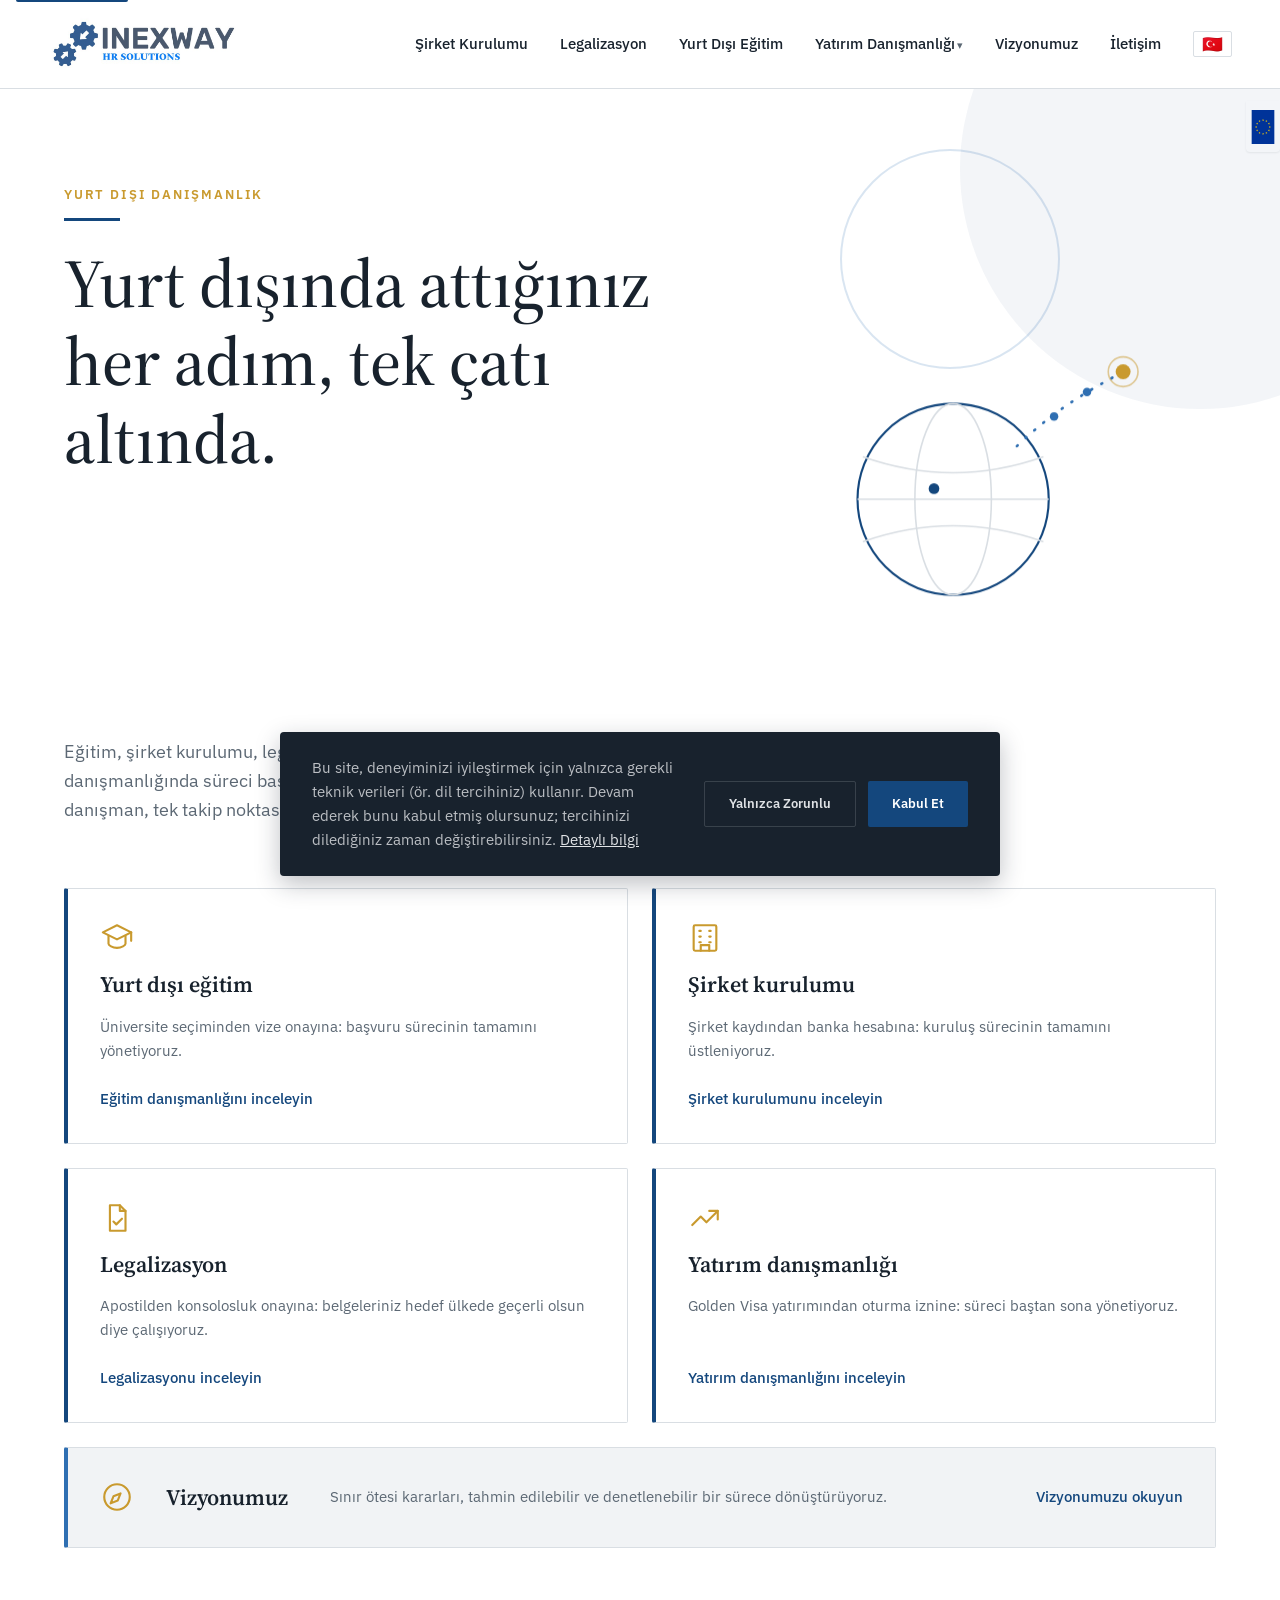
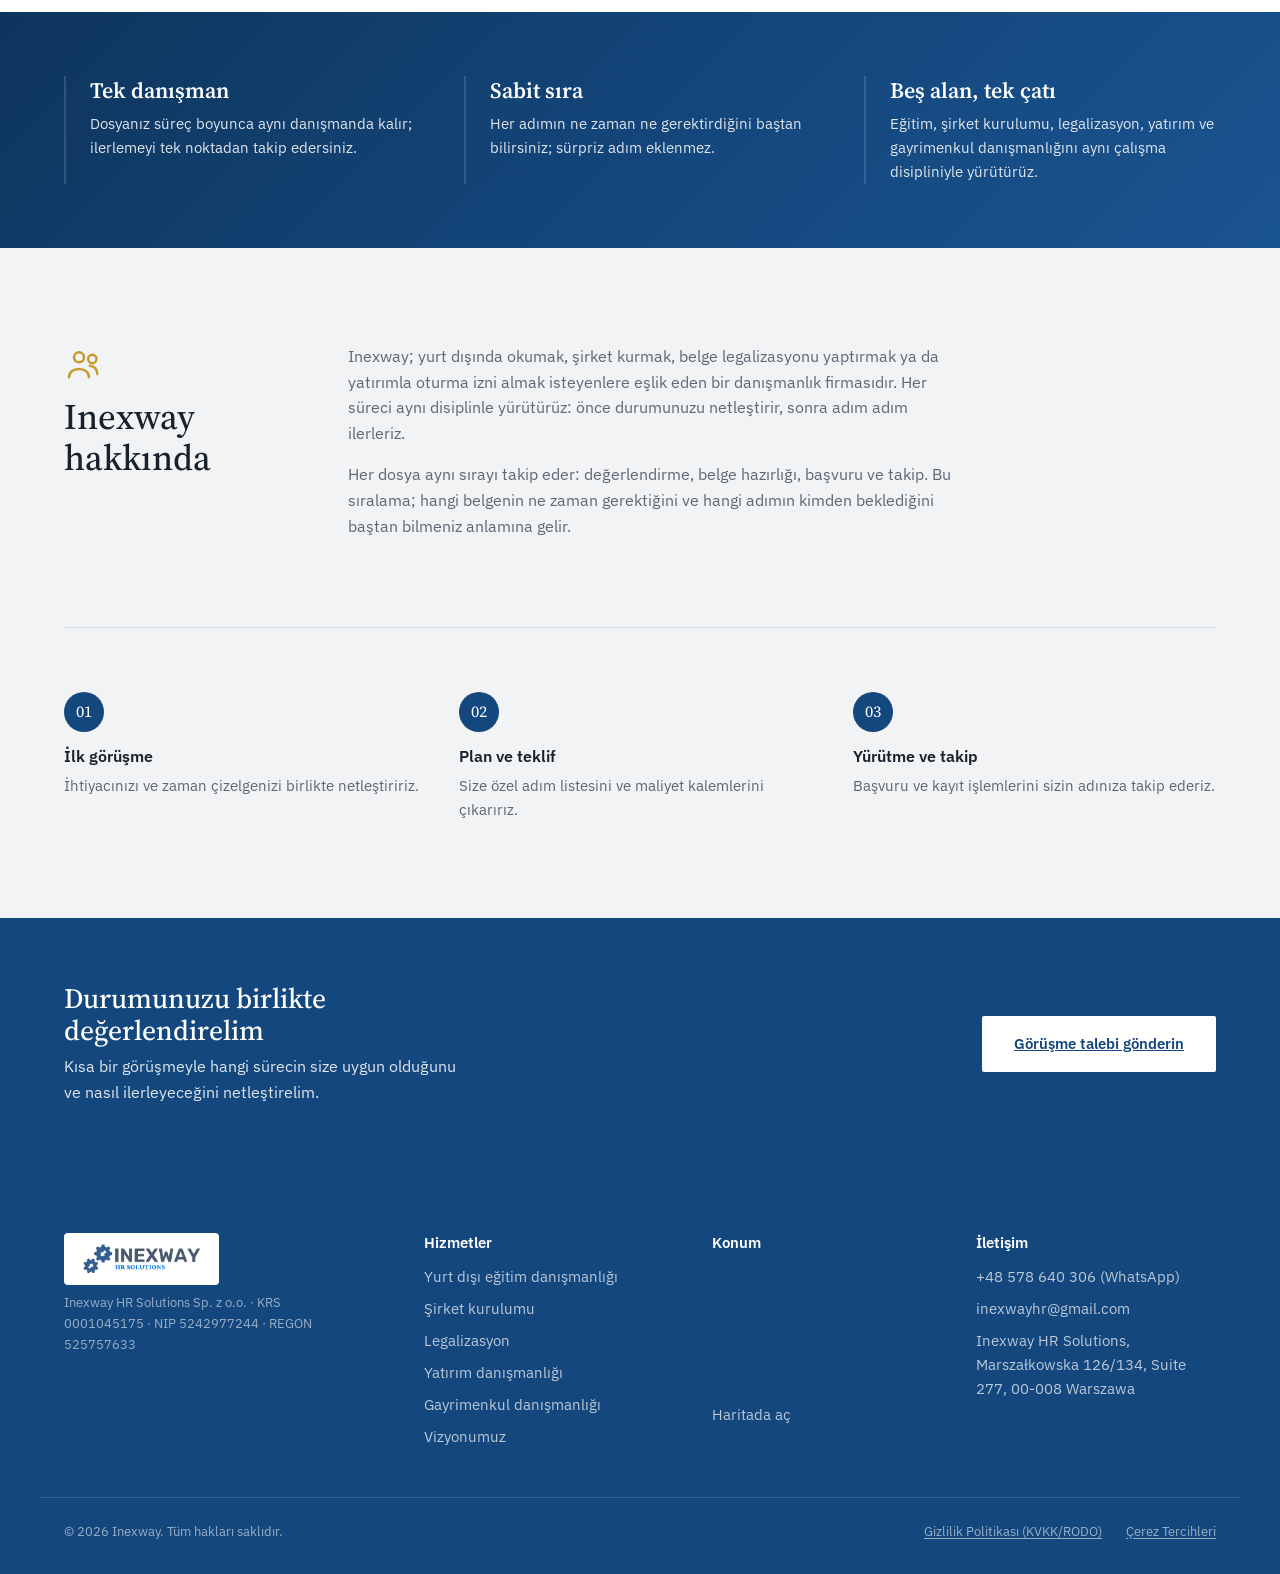
==== index.html @ d67f1f29 "Initial commit: Inexway static site Multilingual (tr/en/ru) static marketing site for Inexway HR Sol" ====
<!DOCTYPE html>
<html lang="tr" data-i18n-title="home.title">
<head>
<meta charset="UTF-8">
<meta name="viewport" content="width=device-width, initial-scale=1">
<title>Inexway | Yurt dışı eğitim danışmanlığı ve şirket kurulumu</title>
<meta name="description" content="Inexway; yurt dışında okumak isteyen öğrencilere ve şirket kurmak isteyen girişimcilere, başvurudan sonuca kadar eşlik eden danışmanlık hizmeti sunar.">

<!-- Open Graph -->
<meta property="og:type" content="website">
<meta property="og:locale" content="tr_TR">
<meta property="og:title" content="Inexway | Yurt dışı eğitim danışmanlığı ve şirket kurulumu">
<meta property="og:description" content="Öğrenciler için üniversite ve vize süreci, girişimciler için şirket kuruluşu; tek çatı altında, uçtan uca yönetilir.">
<!-- TODO: müşteriden teyit alınacak — kalıcı alan adı ve paylaşım görseli -->
<meta property="og:url" content="https://www.inexway.com/">
<meta property="og:image" content="https://www.inexway.com/assets/og-image.jpg">

<link rel="preconnect" href="https://fonts.googleapis.com">
<link rel="preconnect" href="https://fonts.gstatic.com" crossorigin>
<link href="https://fonts.googleapis.com/css2?family=Source+Serif+4:opsz,wght@8..60,400;8..60,500;8..60,600&family=IBM+Plex+Sans:wght@400;500;600&display=swap" rel="stylesheet">

<link rel="stylesheet" href="styles.css">

<script type="application/ld+json">
{
  "@context": "https://schema.org",
  "@type": "ProfessionalService",
  "name": "Inexway",
  "description": "Yurt dışı eğitim danışmanlığı ve yurt dışında şirket kurulumu hizmetleri.",
  "areaServed": "TR",
  "url": "https://www.inexway.com/",
  "telephone": "+48 578 640 306",
  "email": "inexwayhr@gmail.com",
  "address": {
    "@type": "PostalAddress",
    "streetAddress": "Marszałkowska 126/134, Suite 277",
    "postalCode": "00-008",
    "addressLocality": "Warszawa",
    "addressCountry": "PL"
  },
  "hasMap": "https://www.google.com/maps/search/?api=1&query=Inexway+HR+Solutions%2C+Marsza%C5%82kowska+126%2F134%2C+Warszawa",
  "geo": {
    "@type": "GeoCoordinates",
    "latitude": 52.23478630457834,
    "longitude": 21.00979400720645
  },
  "sameAs": [],
  "makesOffer": [
    { "@type": "Offer", "itemOffered": { "@type": "Service", "name": "Yurt dışı eğitim danışmanlığı" } },
    { "@type": "Offer", "itemOffered": { "@type": "Service", "name": "Yurt dışında şirket kurulumu" } },
    { "@type": "Offer", "itemOffered": { "@type": "Service", "name": "Belge legalizasyonu" } },
    { "@type": "Offer", "itemOffered": { "@type": "Service", "name": "Yatırım yoluyla oturma izni (Golden Visa) danışmanlığı" } }
  ]
}
</script>
<script type="application/ld+json">
{
  "@context": "https://schema.org",
  "@type": "Organization",
  "name": "Inexway",
  "url": "https://www.inexway.com/",
  "logo": "https://www.inexway.com/assets/logo.svg"
}
</script>
</head>
<body>

<a class="skip-link" href="#icerik" data-i18n="nav.skipLink">İçeriğe geç</a>

<header class="site-header" id="site-header">
  <div class="container site-header__bar">
    <a class="site-logo" href="index.html">
      <img class="site-logo__img" src="assets/logo.png" alt="Inexway HR Solutions">
    </a>

    <button class="nav-toggle" id="nav-toggle" type="button" aria-expanded="false" aria-controls="primary-nav">
      <span class="nav-toggle__bar"></span>
      <span class="nav-toggle__bar"></span>
      <span class="nav-toggle__bar"></span>
      <span class="visually-hidden" data-i18n="nav.menuToggle">Menüyü aç</span>
    </button>

    <nav class="primary-nav" id="primary-nav" aria-label="Ana menü">
      <ul>
        <li><a href="sirket-kurulumu.html" data-i18n="nav.sirket">Şirket Kurulumu</a></li>
        <li><a href="legalizasyon.html" data-i18n="nav.legalizasyon">Legalizasyon</a></li>
        <li><a href="egitim.html" data-i18n="nav.egitim">Yurt Dışı Eğitim</a></li>
        <li class="nav-dropdown">
          <button type="button" class="nav-dropdown__toggle" aria-haspopup="true" aria-expanded="false">
            <span data-i18n="nav.yatirim">Yatırım Danışmanlığı</span><span class="nav-dropdown__caret" aria-hidden="true">▾</span>
          </button>
          <ul class="nav-dropdown__menu" hidden>
            <li><a href="yatirim-danismanligi.html" data-i18n="nav.yatirim">Yatırım Danışmanlığı</a></li>
            <li><a href="gayrimenkul-danismanligi.html" data-i18n="nav.gayrimenkul">Gayrimenkul Danışmanlığı</a></li>
          </ul>
        </li>
        <li><a href="vizyon.html" data-i18n="nav.vizyon">Vizyonumuz</a></li>
        <li><a href="iletisim.html" data-i18n="nav.iletisim">İletişim</a></li>
        <li class="lang-switch" id="lang-switch">
          <button type="button" class="lang-switch__toggle" id="lang-switch-toggle" aria-haspopup="listbox" aria-expanded="false" aria-controls="lang-switch-menu" aria-label="Dil seçimi, şu anki dil: Türkçe">
            <span class="lang-switch__flag" id="lang-switch-flag" aria-hidden="true">🇹🇷</span>
          </button>
          <ul class="lang-switch__menu" id="lang-switch-menu" role="listbox" hidden></ul>
        </li>
      </ul>
    </nav>
  </div>
</header>

<div class="side-flag-anchor">
  <div class="side-flag" aria-hidden="true">
    <img class="side-flag__img" src="assets/eu-flag.svg" alt="">
  </div>
</div>

<main id="icerik">

  <!-- Banner / hero: states what Inexway does, three clickable entry points -->
  <section class="hero" aria-label="Tanıtım">
    <div class="container hero__grid">
      <div class="hero__intro">
        <p class="hero__eyebrow" data-i18n="home.heroEyebrow">Yurt dışı danışmanlık</p>
        <div class="hero__rule" aria-hidden="true"></div>
        <h1 class="hero__headline">
          <span class="hero__headline-item is-active" data-i18n="home.heroHeadline1">Yurt dışında attığınız her adım, tek çatı altında.</span>
          <span class="hero__headline-item" data-i18n="home.heroHeadline2">Üniversite seçiminden vize dosyasına, yurt dışı eğitim sürecinizi yönetiriz.</span>
          <span class="hero__headline-item" data-i18n="home.heroHeadline3">Polonya'da şirket kurulumunu uçtan uca biz yürütürüz.</span>
          <span class="hero__headline-item" data-i18n="home.heroHeadline4">Apostilden konsolosluk tasdikine, belgelerinizi yurt dışında geçerli kılarız.</span>
          <span class="hero__headline-item" data-i18n="home.heroHeadline5">Golden Visa ile Avrupa'da oturma iznine giden yolu birlikte planlarız.</span>
          <span class="hero__headline-item" data-i18n="home.heroHeadline6">Yatırım amaçlı gayrimenkulde bölge seçiminden tapuya kadar yanınızdayız.</span>
        </h1>
        <p class="hero__lead" data-i18n="home.heroLead">Eğitim, şirket kurulumu, legalizasyon, yatırım ve gayrimenkul danışmanlığında süreci baştan sona biz yönetiriz. Tek danışman, tek takip noktası.</p>
      </div>
      <div class="hero__visual" aria-hidden="true" data-parallax data-parallax-speed="0.12">
        <svg viewBox="0 0 320 320" role="img">
          <circle cx="130" cy="160" r="90" fill="none" stroke="#14477D" stroke-width="2"/>
          <ellipse cx="130" cy="160" rx="36" ry="90" fill="none" stroke="#D9DEE3" stroke-width="1.5"/>
          <line x1="40" y1="160" x2="220" y2="160" stroke="#D9DEE3" stroke-width="1.5"/>
          <path d="M45,120 Q130,150 215,120" fill="none" stroke="#D9DEE3" stroke-width="1.5"/>
          <path d="M45,200 Q130,170 215,200" fill="none" stroke="#D9DEE3" stroke-width="1.5"/>
          <circle cx="112" cy="150" r="5" fill="#14477D"/>
          <path d="M190,110 C230,72 258,58 290,40" fill="none" stroke="#2F6FB2" stroke-width="2.5" stroke-linecap="round" stroke-dasharray="1 10"/>
          <circle cx="225" cy="82" r="4" fill="#2F6FB2"/>
          <circle cx="256" cy="59" r="4" fill="#2F6FB2"/>
          <circle cx="290" cy="40" r="14" fill="none" stroke="#C99A2E" stroke-width="1.5" opacity="0.5"/>
          <circle cx="290" cy="40" r="7" fill="#C99A2E"/>
        </svg>
      </div>
    </div>

    <div class="container hero__entries">
      <a class="entry-tile" href="egitim.html">
        <span class="entry-tile__icon" aria-hidden="true"><svg viewBox="0 0 24 24" fill="none" stroke="currentColor" stroke-width="1.5" stroke-linecap="round" stroke-linejoin="round"><path d="M12 3 2 8l10 5 10-5-10-5Z"/><path d="M6 10.5V16c0 1.1 2.7 3 6 3s6-1.9 6-3v-5.5"/><path d="M22 8v6"/></svg></span>
        <span class="entry-tile__title" data-i18n="home.tile1Title">Yurt dışı eğitim</span>
        <span class="entry-tile__desc" data-i18n="home.tile1Desc">Üniversite seçiminden başvuruya, kabulden vize dosyasına kadar süreci birlikte yürütürüz.</span>
        <span class="entry-tile__cta" data-i18n="home.tile1Cta">Eğitim danışmanlığını inceleyin</span>
      </a>
      <a class="entry-tile" href="sirket-kurulumu.html">
        <span class="entry-tile__icon" aria-hidden="true"><svg viewBox="0 0 24 24" fill="none" stroke="currentColor" stroke-width="1.5" stroke-linecap="round" stroke-linejoin="round"><rect x="4" y="3" width="16" height="18" rx="1"/><path d="M9 21v-4h6v4"/><path d="M8 7h1M8 11h1M15 7h1M15 11h1M8 15h1M15 15h1"/></svg></span>
        <span class="entry-tile__title" data-i18n="home.tile2Title">Şirket kurulumu</span>
        <span class="entry-tile__desc" data-i18n="home.tile2Desc">Şirket kaydından vergi numarasına, banka hesabından uyum adımlarına kadar kuruluş sürecini yönetiriz.</span>
        <span class="entry-tile__cta" data-i18n="home.tile2Cta">Şirket kurulumunu inceleyin</span>
      </a>
      <a class="entry-tile" href="legalizasyon.html">
        <span class="entry-tile__icon" aria-hidden="true"><svg viewBox="0 0 24 24" fill="none" stroke="currentColor" stroke-width="1.5" stroke-linecap="round" stroke-linejoin="round"><path d="M7 3h7l4 4v14H7Z"/><path d="M14 3v4h4"/><path d="M9.5 14.5l2 2 4-4"/></svg></span>
        <span class="entry-tile__title" data-i18n="home.tile3Title">Legalizasyon</span>
        <span class="entry-tile__desc" data-i18n="home.tile3Desc">Apostil, noter onayı ve yeminli tercümeden konsolosluk tasdikine kadar belge sürecinizi yönetiriz.</span>
        <span class="entry-tile__cta" data-i18n="home.tile3Cta">Legalizasyonu inceleyin</span>
      </a>
      <a class="entry-tile" href="yatirim-danismanligi.html">
        <span class="entry-tile__icon" aria-hidden="true"><svg viewBox="0 0 24 24" fill="none" stroke="currentColor" stroke-width="1.5" stroke-linecap="round" stroke-linejoin="round"><path d="M3 17l6-6 4 4 8-8"/><path d="M15 7h6v6"/></svg></span>
        <span class="entry-tile__title" data-i18n="home.tile5Title">Yatırım danışmanlığı</span>
        <span class="entry-tile__desc" data-i18n="home.tile5Desc">Letonya ve Yunanistan'da Golden Visa yatırım programlarıyla oturma izni sürecinizi yönetiriz.</span>
        <span class="entry-tile__cta" data-i18n="home.tile5Cta">Yatırım danışmanlığını inceleyin</span>
      </a>
      <a class="entry-tile entry-tile--vision" href="vizyon.html">
        <span class="entry-tile__icon" aria-hidden="true"><svg viewBox="0 0 24 24" fill="none" stroke="currentColor" stroke-width="1.5" stroke-linecap="round" stroke-linejoin="round"><circle cx="12" cy="12" r="9"/><path d="m14.5 9.5-2 5-5 2 2-5 5-2Z"/></svg></span>
        <span class="entry-tile__title" data-i18n="home.tile4Title">Vizyonumuz</span>
        <span class="entry-tile__desc" data-i18n="home.tile4Desc">Sınır ötesi kararları, tahmin edilebilir ve denetlenebilir bir sürece dönüştürüyoruz.</span>
        <span class="entry-tile__cta" data-i18n="home.tile4Cta">Vizyonumuzu okuyun</span>
      </a>
    </div>
  </section>

  <!-- Value strip: short, concrete working-method statements -->
  <section class="value-strip" aria-label="Çalışma biçimimiz">
    <div class="container value-strip__grid">
      <div class="value-strip__item">
        <h3 data-i18n="home.value1Title">Tek danışman</h3>
        <p data-i18n="home.value1Desc">Dosyanız süreç boyunca aynı danışmanda kalır; ilerlemeyi tek noktadan takip edersiniz.</p>
      </div>
      <div class="value-strip__item">
        <h3 data-i18n="home.value2Title">Sabit sıra</h3>
        <p data-i18n="home.value2Desc">Her adımın ne zaman ne gerektirdiğini baştan bilirsiniz; sürpriz adım eklenmez.</p>
      </div>
      <div class="value-strip__item">
        <h3 data-i18n="home.value3Title">Beş alan, tek çatı</h3>
        <p data-i18n="home.value3Desc">Eğitim, şirket kurulumu, legalizasyon, yatırım ve gayrimenkul danışmanlığını aynı çalışma disipliniyle yürütürüz.</p>
      </div>
    </div>
  </section>

  <!-- About Inexway -->
  <section class="about" id="hakkimizda" aria-labelledby="about-heading">
    <div class="container about__grid">
      <div class="about__label">
        <span class="about__icon" aria-hidden="true">
          <svg viewBox="0 0 24 24" fill="none" stroke="currentColor" stroke-width="1.5" stroke-linecap="round" stroke-linejoin="round"><circle cx="9" cy="8" r="3"/><path d="M3 20c0-3 2.5-5 6-5s6 2 6 5"/><circle cx="17" cy="9" r="2.5"/><path d="M15.5 13c2.5.3 4.5 2 4.5 5"/></svg>
        </span>
        <h2 id="about-heading" data-i18n="home.aboutHeading">Inexway hakkında</h2>
      </div>
      <div class="about__body">
        <p data-i18n="home.aboutP1">Inexway; yurt dışında okumak, şirket kurmak, belge legalizasyonu yaptırmak ya da yatırımla oturma izni almak isteyenlere eşlik eden bir danışmanlık firmasıdır. Her süreci aynı disiplinle yürütürüz: önce durumunuzu netleştirir, sonra adım adım ilerleriz.</p>
        <p data-i18n="home.aboutP2">Her dosya aynı sırayı takip eder: değerlendirme, belge hazırlığı, başvuru ve takip. Bu sıralama; hangi belgenin ne zaman gerektiğini ve hangi adımın kimden beklediğini baştan bilmeniz anlamına gelir.</p>
      </div>
      <ol class="about__steps">
        <li>
          <span class="about__steps-title" data-i18n="home.step1Title">İlk görüşme</span>
          <span class="about__steps-desc" data-i18n="home.step1Desc">İhtiyacınızı ve zaman çizelgenizi birlikte netleştiririz.</span>
        </li>
        <li>
          <span class="about__steps-title" data-i18n="home.step2Title">Plan ve teklif</span>
          <span class="about__steps-desc" data-i18n="home.step2Desc">Size özel adım listesini ve maliyet kalemlerini çıkarırız.</span>
        </li>
        <li>
          <span class="about__steps-title" data-i18n="home.step3Title">Yürütme ve takip</span>
          <span class="about__steps-desc" data-i18n="home.step3Desc">Başvuru ve kayıt işlemlerini sizin adınıza takip ederiz.</span>
        </li>
      </ol>
    </div>
  </section>

  <!-- CTA band -->
  <section class="cta-band" aria-label="Görüşme çağrısı">
    <div class="container cta-band__inner">
      <div>
        <h2 data-i18n="home.ctaHeading">Durumunuzu birlikte değerlendirelim</h2>
        <p data-i18n="home.ctaDesc">Kısa bir görüşmeyle hangi sürecin size uygun olduğunu ve nasıl ilerleyeceğini netleştirelim.</p>
      </div>
      <a class="button button--on-blue" href="iletisim.html" data-i18n="common.ctaButton">Görüşme talebi gönderin</a>
    </div>
  </section>

</main>

<footer class="site-footer" id="site-footer">
  <div class="container site-footer__grid">
    <div class="site-footer__brand">
      <div class="site-logo site-logo--footer">
        <img class="site-logo__img" src="assets/logo.png" alt="Inexway HR Solutions">
      </div>
      <p class="site-footer__legal-line" data-i18n="footer.legalLine">Inexway HR Solutions Sp. z o.o. · KRS 0001045175 · NIP 5242977244 · REGON 525757633</p>
    </div>

    <div class="site-footer__col">
      <h3 data-i18n="footer.servicesHeading">Hizmetler</h3>
      <ul>
        <li><a href="egitim.html" data-i18n="footer.egitim">Yurt dışı eğitim danışmanlığı</a></li>
        <li><a href="sirket-kurulumu.html" data-i18n="footer.sirket">Şirket kurulumu</a></li>
        <li><a href="legalizasyon.html" data-i18n="footer.legalizasyon">Legalizasyon</a></li>
        <li><a href="yatirim-danismanligi.html" data-i18n="footer.yatirim">Yatırım danışmanlığı</a></li>
        <li><a href="gayrimenkul-danismanligi.html" data-i18n="footer.gayrimenkul">Gayrimenkul danışmanlığı</a></li>
        <li><a href="vizyon.html" data-i18n="footer.vizyon">Vizyonumuz</a></li>
      </ul>
    </div>

    <div class="site-footer__col">
      <h3 data-i18n="footer.mapHeading">Konum</h3>
      <iframe class="site-footer__map-frame" src="https://www.google.com/maps?q=Inexway+HR+Solutions%2C+Marsza%C5%82kowska+126%2F134%2C+Warszawa&output=embed" loading="lazy" referrerpolicy="no-referrer-when-downgrade" title="Inexway HR Solutions ofis konumu"></iframe>
      <a class="site-footer__map-link" href="https://www.google.com/maps/search/?api=1&query=Inexway+HR+Solutions%2C+Marsza%C5%82kowska+126%2F134%2C+Warszawa" target="_blank" rel="noopener" data-i18n="footer.mapOpenLink">Haritada aç</a>
    </div>

    <div class="site-footer__col">
      <h3 data-i18n="footer.contactHeading">İletişim</h3>
      <ul>
        <li><a href="https://wa.me/48578640306" target="_blank" rel="noopener" data-i18n="footer.phone">+48 578 640 306 (WhatsApp)</a></li>
        <li><a href="mailto:inexwayhr@gmail.com" data-i18n="footer.email">inexwayhr@gmail.com</a></li>
        <li><a href="https://www.google.com/maps/search/?api=1&query=Inexway+HR+Solutions%2C+Marsza%C5%82kowska+126%2F134%2C+Warszawa" target="_blank" rel="noopener" data-i18n="footer.address">Inexway HR Solutions, Marszałkowska 126/134, Suite 277, 00-008 Warszawa</a></li>
      </ul>
    </div>
  </div>
  <div class="container site-footer__bottom">
    <p data-i18n="footer.copyright">© 2026 Inexway. Tüm hakları saklıdır.</p>
    <ul class="site-footer__legal-links">
      <li><a href="gizlilik-politikasi.html" data-i18n="footer.privacyPolicy">Gizlilik Politikası (KVKK/RODO)</a></li>
      <li><button type="button" class="site-footer__cookie-btn" data-cookie-settings data-i18n="footer.cookieSettings">Çerez Tercihleri</button></li>
    </ul>
  </div>
</footer>

<script src="i18n.js"></script>
<script src="main.js"></script>
</body>
</html>
---- styles.css ----
/* =========================================================
   TOKENS
   ========================================================= */
:root {
  /* color */
  --color-surface: #FFFFFF;
  --color-paper: #F1F3F5;
  --color-line: #D9DEE3;
  --color-muted: #5C6874;
  --color-ink: #18222D;
  --color-primary: #14477D;
  --color-bright: #2F6FB2;
  --color-accent: #C99A2E;
  --color-error: #A23B3B;

  /* derived surfaces — text/dividers on the dark ink and primary-blue backgrounds */
  --color-on-dark-strong: rgba(241, 243, 245, 0.92);
  --color-on-dark: rgba(241, 243, 245, 0.75);
  --color-on-dark-muted: rgba(241, 243, 245, 0.6);
  --color-on-dark-line: rgba(241, 243, 245, 0.15);

  /* type families */
  --font-display: "Source Serif 4", Georgia, "Times New Roman", serif;
  --font-text: "IBM Plex Sans", -apple-system, "Segoe UI", Arial, sans-serif;

  /* type scale */
  --fs-100: 0.8125rem;   /* 13px — meta */
  --fs-200: 0.9375rem;   /* 15px — small body */
  --fs-300: 1rem;        /* 16px — body */
  --fs-400: 1.125rem;    /* 18px — lead */
  --fs-500: 1.375rem;    /* 22px — h4 */
  --fs-600: 1.75rem;     /* 28px — h3 */
  --fs-700: 2.25rem;     /* 36px — h2 */
  --fs-800: 2.75rem;     /* 44px — h1 mobile */
  --fs-900: 4.25rem;     /* 68px — h1 desktop */

  --lh-tight: 1.15;
  --lh-heading: 1.28;
  --lh-body: 1.6;

  /* spacing */
  --space-1: 0.25rem;
  --space-2: 0.5rem;
  --space-3: 0.75rem;
  --space-4: 1rem;
  --space-5: 1.5rem;
  --space-6: 2rem;
  --space-7: 3rem;
  --space-8: 4rem;
  --space-9: 6rem;
  --space-10: 8rem;

  /* radii */
  --radius-sm: 2px;
  --radius-md: 4px;

  /* shadow — used only for the sticky header's scrolled state */
  --shadow-header: 0 1px 2px rgba(24, 34, 45, 0.08);

  --container-w: 1200px;
  --border: 1px solid var(--color-line);
}

/* =========================================================
   RESET & BASE
   ========================================================= */
*, *::before, *::after { box-sizing: border-box; }
html { scroll-behavior: smooth; }
body {
  margin: 0;
  background: var(--color-surface);
  color: var(--color-ink);
  font-family: var(--font-text);
  font-size: var(--fs-300);
  line-height: var(--lh-body);
  -webkit-font-smoothing: antialiased;
}
img, svg { display: block; max-width: 100%; }
a { color: inherit; }
ul, ol { padding: 0; margin: 0; list-style: none; }
h1, h2, h3, h4, p { margin: 0; }
button, input, select, textarea { font: inherit; color: inherit; }

.visually-hidden {
  position: absolute;
  width: 1px; height: 1px;
  overflow: hidden;
  clip: rect(0 0 0 0);
  white-space: nowrap;
}

.skip-link {
  position: absolute;
  left: var(--space-4);
  top: -48px;
  background: var(--color-primary);
  color: var(--color-surface);
  padding: var(--space-3) var(--space-4);
  border-radius: var(--radius-sm);
  z-index: 100;
  transition: top 0.15s ease;
}
.skip-link:focus { top: var(--space-4); }

:focus-visible {
  outline: 2px solid var(--color-bright);
  outline-offset: 2px;
}

.container {
  max-width: var(--container-w);
  margin-inline: auto;
  padding-inline: var(--space-5);
}

@media (prefers-reduced-motion: reduce) {
  html { scroll-behavior: auto; }
  *, *::before, *::after {
    animation-duration: 0.001ms !important;
    animation-iteration-count: 1 !important;
    transition-duration: 0.001ms !important;
  }
}

/* =========================================================
   TYPE
   ========================================================= */
h1, h2, h3 {
  font-family: var(--font-display);
  font-weight: 500;
  line-height: var(--lh-heading);
  color: var(--color-ink);
}
h2 { font-size: var(--fs-700); line-height: var(--lh-tight); }
h3 { font-size: var(--fs-500); font-weight: 600; }

.wordmark {
  font-family: var(--font-display);
  font-size: var(--fs-500);
  font-weight: 600;
  text-decoration: none;
  color: var(--color-ink);
  letter-spacing: -0.01em;
}

.site-logo {
  display: inline-flex;
  align-items: center;
  text-decoration: none;
}
.site-logo__placeholder {
  display: flex;
  align-items: center;
  justify-content: center;
  width: 160px;
  height: 44px;
  border: 1px dashed var(--color-line);
  border-radius: var(--radius-md);
  font-family: var(--font-text);
  font-size: var(--fs-100);
  color: var(--color-muted);
  letter-spacing: 0.02em;
}
.site-logo__img {
  display: block;
  height: 56px;
  width: auto;
}
.site-logo--footer .site-logo__placeholder {
  height: 48px;
  border-color: var(--color-on-dark-line);
  color: var(--color-on-dark-muted);
}
.site-logo--footer .site-logo__img {
  height: 52px;
  background: var(--color-surface);
  padding: var(--space-2) var(--space-4);
  border-radius: var(--radius-md);
}
@media (max-width: 640px) {
  .site-logo__img { height: 42px; }
  .site-logo--footer .site-logo__img { height: 40px; }
}

/* =========================================================
   HEADER
   ========================================================= */
.site-header {
  position: sticky;
  top: 0;
  z-index: 50;
  background: var(--color-surface);
  border-bottom: var(--border);
}
.site-header .container {
  max-width: none;
  padding-inline: var(--space-7);
}
@media (max-width: 900px) {
  .site-header .container { padding-inline: var(--space-5); }
}
.site-header.is-scrolled { box-shadow: var(--shadow-header); }

.site-header__bar {
  display: flex;
  align-items: center;
  justify-content: space-between;
  padding-block: var(--space-4);
}

.nav-toggle {
  display: none;
  flex-direction: column;
  justify-content: center;
  gap: 5px;
  width: 40px;
  height: 40px;
  background: none;
  border: var(--border);
  border-radius: var(--radius-sm);
  cursor: pointer;
}
.nav-toggle__bar {
  display: block;
  width: 18px;
  height: 2px;
  margin-inline: auto;
  background: var(--color-ink);
}

.primary-nav > ul {
  display: flex;
  align-items: center;
  gap: var(--space-6);
}
.primary-nav a {
  text-decoration: none;
  font-size: var(--fs-200);
  font-weight: 500;
  color: var(--color-ink);
  padding: var(--space-2) 0;
  border-bottom: 2px solid transparent;
}
.primary-nav a:hover,
.primary-nav a:focus-visible {
  border-bottom-color: var(--color-bright);
}
.primary-nav a[aria-current="page"] {
  color: var(--color-primary);
  font-weight: 600;
  border-bottom-color: var(--color-primary);
}

.nav-dropdown {
  position: relative;
}
.nav-dropdown__toggle {
  display: inline-block;
  appearance: none;
  background: none;
  border: none;
  margin: 0;
  padding: var(--space-2) 0;
  font: inherit;
  font-size: var(--fs-200);
  font-weight: 500;
  line-height: normal;
  color: var(--color-ink);
  border-bottom: 2px solid transparent;
  cursor: pointer;
  vertical-align: baseline;
}
.nav-dropdown__toggle:hover,
.nav-dropdown__toggle:focus-visible {
  border-bottom-color: var(--color-bright);
}
.nav-dropdown__toggle[aria-current="page"] {
  color: var(--color-primary);
  font-weight: 600;
  border-bottom-color: var(--color-primary);
}
.nav-dropdown__caret {
  display: inline-block;
  margin-left: 2px;
  font-size: 0.7em;
  color: var(--color-muted);
}
.nav-dropdown__menu {
  position: absolute;
  top: 100%;
  left: 50%;
  transform: translateX(-50%);
  margin-top: var(--space-3);
  min-width: 210px;
  background: var(--color-surface);
  border: var(--border);
  border-radius: var(--radius-sm);
  box-shadow: var(--shadow-header);
  padding: var(--space-2);
  list-style: none;
  z-index: 60;
}
.nav-dropdown__menu[hidden] { display: none; }
.nav-dropdown__menu li { list-style: none; }
.nav-dropdown__menu a {
  display: block;
  padding: var(--space-2) var(--space-3);
  border-bottom: none;
  border-radius: var(--radius-sm);
  white-space: nowrap;
}
.nav-dropdown__menu a:hover,
.nav-dropdown__menu a:focus-visible {
  background: var(--color-paper);
  border-bottom: none;
}

@media (max-width: 799px) {
  .nav-toggle { display: flex; }
  .primary-nav {
    display: none;
    position: absolute;
    inset-inline: 0;
    top: 100%;
    background: var(--color-surface);
    border-bottom: var(--border);
    padding: var(--space-4) var(--space-5) var(--space-6);
  }
  .primary-nav.is-open { display: block; }
  .primary-nav > ul { flex-direction: column; gap: var(--space-4); }
}

.lang-switch {
  position: relative;
  display: flex;
  align-items: center;
}
.lang-switch__toggle {
  display: flex;
  align-items: center;
  gap: var(--space-1);
  background: none;
  border: var(--border);
  border-radius: var(--radius-sm);
  padding: var(--space-1) var(--space-2);
  font-size: var(--fs-300);
  line-height: 1;
  cursor: pointer;
}
.lang-switch__toggle:hover,
.lang-switch__toggle:focus-visible {
  border-color: var(--color-primary);
}
.lang-switch__flag { font-size: 1.05em; }
.lang-switch__menu {
  position: absolute;
  top: 100%;
  right: 0;
  left: auto;
  margin-top: var(--space-2);
  display: flex;
  flex-direction: column;
  gap: var(--space-1);
  background: var(--color-surface);
  border: var(--border);
  border-radius: var(--radius-sm);
  padding: var(--space-2);
  box-shadow: var(--shadow-header);
  min-width: 150px;
  z-index: 60;
  list-style: none;
}
.lang-switch__menu[hidden] { display: none; }
.lang-switch__option {
  display: flex;
  align-items: center;
  gap: var(--space-2);
  width: 100%;
  background: none;
  border: none;
  border-radius: var(--radius-sm);
  padding: var(--space-2);
  font-size: var(--fs-200);
  color: var(--color-ink);
  text-align: left;
  cursor: pointer;
}
.lang-switch__option:hover,
.lang-switch__option:focus-visible {
  background: var(--color-paper);
}

.side-flag-anchor {
  position: relative;
  height: 0;
}
.side-flag {
  position: absolute;
  top: var(--space-3);
  right: 0;
  width: 34px;
  height: 51px;
  overflow: hidden;
  border-radius: 0 0 4px 4px;
  box-shadow: var(--shadow-header);
  z-index: 5;
}
.side-flag__img {
  position: absolute;
  top: 50%;
  left: 50%;
  width: 51px;
  height: 34px;
  transform: translate(-50%, -50%) rotate(90deg);
  display: block;
}

/* =========================================================
   HERO
   ========================================================= */
.hero {
  position: relative;
  overflow: hidden;
  padding-top: var(--space-9);
  padding-bottom: var(--space-8);
}
.hero::before {
  content: "";
  position: absolute;
  top: -160px;
  right: -160px;
  width: 480px;
  height: 480px;
  border-radius: 50%;
  background: var(--color-primary);
  opacity: 0.05;
}
.hero::after {
  content: "";
  position: absolute;
  top: 60px;
  right: 220px;
  width: 220px;
  height: 220px;
  border-radius: 50%;
  border: 2px solid var(--color-bright);
  opacity: 0.18;
}

.hero__grid {
  position: relative;
  display: grid;
  grid-template-columns: 1.15fr 0.85fr;
  align-items: center;
  gap: var(--space-8);
  padding-bottom: var(--space-8);
}

.hero__visual svg {
  width: 100%;
  max-width: 340px;
  height: auto;
  margin-inline: auto;
}
@media (max-width: 900px) {
  .hero__grid { grid-template-columns: 1fr; }
  .hero__visual svg { max-width: 220px; }
}

.hero__rule {
  width: 56px;
  height: 3px;
  background: var(--color-primary);
  margin-bottom: var(--space-5);
}

.hero__eyebrow {
  font-family: var(--font-text);
  font-size: var(--fs-100);
  font-weight: 600;
  letter-spacing: 0.14em;
  text-transform: uppercase;
  color: var(--color-accent);
  margin-bottom: var(--space-3);
  opacity: 0;
  animation: rise-in 0.6s ease-out 0s forwards;
}
@media (prefers-reduced-motion: reduce) {
  .hero__eyebrow { opacity: 1; animation: none; }
}

.hero__headline {
  font-size: var(--fs-800);
  line-height: var(--lh-tight);
  max-width: 18ch;
  opacity: 0;
  animation: rise-in 0.6s ease-out 0.05s forwards;
  display: grid;
}

.hero__headline-item {
  grid-area: 1 / 1;
  opacity: 0;
  transition: opacity 0.6s ease;
}
.hero__headline-item.is-active {
  opacity: 1;
}
@media (prefers-reduced-motion: reduce) {
  .hero__headline-item { transition: none; }
}

.hero__lead {
  margin-top: var(--space-5);
  max-width: 46ch;
  font-size: var(--fs-400);
  color: var(--color-muted);
  opacity: 0;
  animation: rise-in 0.6s ease-out 0.2s forwards;
}

@keyframes rise-in {
  from { opacity: 0; transform: translateY(10px); }
  to { opacity: 1; transform: translateY(0); }
}
@media (prefers-reduced-motion: reduce) {
  .hero__headline, .hero__lead { opacity: 1; animation: none; transform: none; }
}

.hero__entries {
  display: grid;
  grid-template-columns: repeat(2, 1fr);
  gap: var(--space-5);
  opacity: 0;
  animation: rise-in 0.6s ease-out 0.4s forwards;
}
@media (prefers-reduced-motion: reduce) {
  .hero__entries { opacity: 1; animation: none; }
}

.entry-tile {
  display: flex;
  flex-direction: column;
  gap: var(--space-3);
  text-decoration: none;
  color: var(--color-ink);
  background: var(--color-surface);
  border: var(--border);
  border-left: 4px solid var(--color-primary);
  border-radius: var(--radius-sm);
  padding: var(--space-6);
  transition: border-color 0.15s ease, background-color 0.15s ease, color 0.15s ease, transform 0.2s ease, box-shadow 0.2s ease;
}
.entry-tile:hover,
.entry-tile:focus-visible {
  border-color: var(--color-primary);
  background: var(--color-primary);
  color: var(--color-surface);
  transform: translateY(-4px);
  box-shadow: 0 16px 28px rgba(20, 71, 125, 0.2);
}
.entry-tile:hover .entry-tile__desc,
.entry-tile:focus-visible .entry-tile__desc {
  color: var(--color-on-dark-strong);
}
.entry-tile:hover .entry-tile__cta,
.entry-tile:focus-visible .entry-tile__cta {
  color: var(--color-surface);
}
.entry-tile:hover .entry-tile__icon,
.entry-tile:focus-visible .entry-tile__icon {
  color: var(--color-surface);
}

.entry-tile__icon {
  width: 34px;
  height: 34px;
  color: var(--color-accent);
  transition: color 0.15s ease;
}
.entry-tile__icon svg { width: 100%; height: 100%; }

.entry-tile__title {
  font-family: var(--font-display);
  font-size: var(--fs-500);
  font-weight: 600;
}
.entry-tile__desc {
  color: var(--color-muted);
  font-size: var(--fs-200);
  line-height: var(--lh-body);
  transition: color 0.15s ease;
}
.entry-tile__cta {
  margin-top: auto;
  padding-top: var(--space-3);
  font-size: var(--fs-200);
  font-weight: 500;
  color: var(--color-primary);
  transition: color 0.15s ease;
}

.entry-tile--vision {
  grid-column: 1 / -1;
  flex-direction: row;
  align-items: center;
  gap: var(--space-6);
  background: var(--color-paper);
  border-left: 4px solid var(--color-bright);
}
.entry-tile--vision:hover,
.entry-tile--vision:focus-visible {
  border-color: var(--color-bright);
  background: var(--color-primary);
}
.entry-tile--vision .entry-tile__icon { flex: 0 0 auto; }
.entry-tile--vision .entry-tile__title { flex: 0 0 auto; min-width: 12ch; }
.entry-tile--vision .entry-tile__desc { flex: 1 1 auto; }
.entry-tile--vision .entry-tile__cta { margin-top: 0; padding-top: 0; flex: 0 0 auto; }

@media (max-width: 900px) {
  .hero__entries { grid-template-columns: 1fr; }
  .entry-tile--vision { flex-direction: column; align-items: flex-start; }
}

/* =========================================================
   PAGE HERO (banner used on the dedicated service/vision/contact pages)
   ========================================================= */
.page-hero {
  position: relative;
  overflow: hidden;
  background: var(--color-primary);
  color: var(--color-surface);
  padding-block: var(--space-8) var(--space-9);
}
.page-hero::before {
  content: "";
  position: absolute;
  bottom: -140px;
  right: -80px;
  width: 380px;
  height: 380px;
  border-radius: 50%;
  border: 2px solid var(--color-on-dark-line);
}
.page-hero::after {
  content: "";
  position: absolute;
  top: -60px;
  right: 200px;
  width: 160px;
  height: 160px;
  border-radius: 50%;
  background: var(--color-bright);
  opacity: 0.15;
}
.page-hero__inner { position: relative; }
.page-hero__art {
  position: absolute;
  right: 20px;
  bottom: -30px;
  width: 220px;
  height: 220px;
  color: var(--color-surface);
  opacity: 0.14;
  pointer-events: none;
}
.page-hero__art svg { width: 100%; height: 100%; }
@media (max-width: 700px) {
  .page-hero__art { display: none; }
}
.page-hero__crumb {
  display: inline-flex;
  align-items: center;
  gap: var(--space-2);
  text-decoration: none;
  font-size: var(--fs-200);
  font-weight: 500;
  color: var(--color-on-dark);
  margin-bottom: var(--space-5);
}
.page-hero__crumb:hover, .page-hero__crumb:focus-visible { color: var(--color-surface); }
.page-hero__rule {
  width: 56px;
  height: 3px;
  background: var(--color-surface);
  opacity: 0.6;
  margin-bottom: var(--space-5);
}
.page-hero h1 {
  color: var(--color-surface);
  font-size: var(--fs-800);
  max-width: 20ch;
}
.page-hero__lead {
  margin-top: var(--space-4);
  max-width: 52ch;
  font-size: var(--fs-400);
  color: var(--color-on-dark-strong);
}
@media (min-width: 900px) {
  .page-hero h1 { font-size: var(--fs-900); }
}

/* =========================================================
   VALUE STRIP (home page, blue band beneath the hero)
   ========================================================= */
.value-strip {
  background: linear-gradient(135deg, #0e355c 0%, var(--color-primary) 55%, #1a5490 100%);
  color: var(--color-surface);
  padding-block: var(--space-8);
}
.value-strip__grid {
  display: grid;
  grid-template-columns: repeat(3, 1fr);
  gap: var(--space-7);
}
.value-strip__item {
  border-left: 2px solid var(--color-on-dark-line);
  padding-left: var(--space-5);
}
.value-strip__item h3 {
  color: var(--color-surface);
  font-size: var(--fs-500);
  margin-bottom: var(--space-2);
}
.value-strip__item p {
  color: var(--color-on-dark-strong);
  font-size: var(--fs-200);
}
@media (max-width: 900px) {
  .value-strip__grid { grid-template-columns: 1fr; gap: var(--space-5); }
}

/* =========================================================
   CTA BAND (blue closing band, used before the footer on every page)
   ========================================================= */
.cta-band {
  background: var(--color-primary);
  color: var(--color-surface);
}
.cta-band__inner {
  display: flex;
  align-items: center;
  justify-content: space-between;
  gap: var(--space-6);
  flex-wrap: wrap;
  padding-block: var(--space-8);
}
.cta-band h2 {
  color: var(--color-surface);
  font-size: var(--fs-600);
  max-width: 22ch;
}
.cta-band p {
  margin-top: var(--space-2);
  color: var(--color-on-dark-strong);
  max-width: 40ch;
}
.button--on-blue {
  background: var(--color-surface);
  color: var(--color-primary);
}
.button--on-blue:hover, .button--on-blue:focus-visible {
  background: var(--color-paper);
}

/* =========================================================
   ABOUT
   ========================================================= */
.about {
  padding-block: var(--space-9);
  background: var(--color-paper);
}

.about__grid {
  display: grid;
  grid-template-columns: 220px 1fr;
  gap: var(--space-8) var(--space-8);
}

.about__label h2 { max-width: 10ch; }
.about__icon {
  display: inline-flex;
  width: 40px;
  height: 40px;
  color: var(--color-accent);
  margin-bottom: var(--space-3);
}
.about__icon svg { width: 100%; height: 100%; }

.about__body {
  display: flex;
  flex-direction: column;
  gap: var(--space-4);
  max-width: 62ch;
}
.about__body p { color: var(--color-muted); }

.about__steps {
  grid-column: 1 / -1;
  display: grid;
  grid-template-columns: repeat(3, 1fr);
  gap: var(--space-6);
  margin-top: var(--space-5);
  padding-top: var(--space-7);
  border-top: var(--border);
  counter-reset: about-step;
}
.about__steps li {
  counter-increment: about-step;
  padding-top: var(--space-4);
}
.about__steps li::before {
  content: "0" counter(about-step);
  display: flex;
  align-items: center;
  justify-content: center;
  width: 2.5rem;
  height: 2.5rem;
  border-radius: 50%;
  background: var(--color-primary);
  color: var(--color-surface);
  font-family: var(--font-display);
  font-size: var(--fs-300);
  margin-bottom: var(--space-3);
}
.about__steps-title {
  display: block;
  font-weight: 600;
  margin-bottom: var(--space-1);
}
.about__steps-desc {
  display: block;
  color: var(--color-muted);
  font-size: var(--fs-200);
}

@media (max-width: 900px) {
  .about__grid { grid-template-columns: 1fr; }
  .about__steps { grid-template-columns: 1fr; gap: var(--space-5); }
}

/* =========================================================
   COUNTRIES (egitim.html — click a country to see partner schools there)
   ========================================================= */
.countries { padding-block: var(--space-9); }
.countries__icons {
  display: flex;
  gap: var(--space-3);
  margin-bottom: var(--space-4);
}
.countries__icon {
  display: inline-flex;
  align-items: center;
  justify-content: center;
  width: 44px;
  height: 44px;
  border-radius: 50%;
  background: var(--color-paper);
  color: var(--color-primary);
}
.countries__icon svg { width: 22px; height: 22px; }
.countries h2 { margin-bottom: var(--space-2); max-width: 20ch; }
.countries__lead { color: var(--color-muted); margin-bottom: var(--space-6); max-width: 60ch; }

.country-panel {
  display: block;
}
.country-panel__flag { font-size: 1.5em; margin-right: var(--space-2); }
.country-panel__note {
  margin-top: var(--space-2);
  color: var(--color-muted);
  font-size: var(--fs-200);
}
.country-panel__schools {
  margin-top: var(--space-4);
  display: flex;
  flex-direction: column;
  gap: var(--space-2);
}
.country-panel__schools li {
  position: relative;
  padding-left: var(--space-5);
  font-size: var(--fs-300);
  color: var(--color-ink);
}
.country-panel__schools li::before {
  content: "—";
  position: absolute;
  left: 0;
  color: var(--color-accent);
}
.country-panel__more {
  margin-top: var(--space-3);
  font-size: var(--fs-100);
  color: var(--color-muted);
  font-style: italic;
}

/* =========================================================
   HIGHLIGHT BADGE — short, eye-catching inline callout
   ========================================================= */
.highlight-badge {
  display: inline-flex;
  align-items: center;
  gap: var(--space-2);
  background: rgba(201, 154, 46, 0.12);
  border: 1px solid var(--color-accent);
  border-radius: 999px;
  padding: var(--space-2) var(--space-5);
  font-size: var(--fs-200);
  font-weight: 600;
  color: var(--color-primary);
  margin-bottom: var(--space-5);
}
.highlight-badge__icon {
  display: inline-flex;
  flex: 0 0 auto;
  width: 18px;
  height: 18px;
  color: var(--color-accent);
}
.highlight-badge__icon svg { width: 100%; height: 100%; }

/* =========================================================
   PROCESS DETAIL — step-by-step tabs (reuses .profile-tabs)
   ========================================================= */
.process-detail { padding-block: var(--space-9); }
.process-detail h2 { margin-bottom: var(--space-2); max-width: 24ch; }
.process-detail__lead { color: var(--color-muted); margin-bottom: var(--space-6); max-width: 60ch; }

/* =========================================================
   STATEMENT — large editorial vision statement (vizyon.html)
   ========================================================= */
.statement {
  padding-block: var(--space-10) var(--space-9);
  text-align: center;
}
.statement__inner {
  max-width: 760px;
  margin-inline: auto;
}
.statement__rule {
  width: 56px;
  height: 3px;
  background: var(--color-accent);
  margin: 0 auto var(--space-6);
}
.statement__eyebrow {
  font-family: var(--font-text);
  font-size: var(--fs-100);
  font-weight: 600;
  letter-spacing: 0.14em;
  text-transform: uppercase;
  color: var(--color-accent);
  margin-bottom: var(--space-4);
}
.statement__headline {
  font-size: var(--fs-800);
  line-height: var(--lh-tight);
  color: var(--color-ink);
}
@media (min-width: 900px) {
  .statement__headline { font-size: var(--fs-900); }
}
.statement__lead {
  margin-top: var(--space-5);
  font-size: var(--fs-400);
  color: var(--color-muted);
  max-width: 58ch;
  margin-inline: auto;
}
.statement__tags {
  margin-top: var(--space-6);
  font-size: var(--fs-100);
  letter-spacing: 0.08em;
  text-transform: uppercase;
  color: var(--color-muted);
}
@media (max-width: 480px) {
  .statement { padding-block: var(--space-8) var(--space-7); }
}

/* =========================================================
   WHO IT'S FOR — profile tabs
   ========================================================= */
.who-for {
  padding-block: var(--space-9);
}
.who-for h2 {
  margin-bottom: var(--space-6);
  max-width: 18ch;
}

.profile-tabs__list {
  display: flex;
  flex-wrap: wrap;
  gap: var(--space-2) var(--space-5);
  border-bottom: var(--border);
  margin-bottom: var(--space-6);
}
.profile-tabs__tab {
  display: flex;
  align-items: center;
  gap: var(--space-2);
  background: none;
  border: none;
  border-bottom: 2px solid transparent;
  padding: var(--space-3) var(--space-1);
  margin-bottom: -1px;
  font-size: var(--fs-200);
  font-weight: 500;
  color: var(--color-muted);
  cursor: pointer;
  transition: color 0.15s ease, border-color 0.15s ease;
}
.profile-tabs__tab-icon {
  display: inline-flex;
  flex: 0 0 auto;
  width: 20px;
  height: 20px;
  color: var(--color-accent);
}
.profile-tabs__tab-icon svg { width: 100%; height: 100%; }
.profile-tabs__tab:hover,
.profile-tabs__tab:focus-visible {
  color: var(--color-ink);
}
.profile-tabs__tab[aria-selected="true"] {
  color: var(--color-primary);
  border-bottom-color: var(--color-primary);
}

.profile-tabs__panel {
  display: flex;
  align-items: flex-start;
  gap: var(--space-6);
  background: var(--color-paper);
  border-left: 4px solid var(--color-primary);
  border-radius: var(--radius-sm);
  padding: var(--space-6);
}
.profile-tabs__panel[hidden] { display: none; }
.profile-tabs__panel-icon {
  flex: 0 0 auto;
  display: flex;
  align-items: center;
  justify-content: center;
  width: 56px;
  height: 56px;
  border-radius: 50%;
  background: var(--color-surface);
  color: var(--color-primary);
}
.profile-tabs__panel-icon svg { width: 28px; height: 28px; }
.profile-tabs__panel h3 { margin-bottom: var(--space-2); }
.profile-tabs__panel p {
  color: var(--color-muted);
  font-size: var(--fs-300);
  max-width: 60ch;
}

@media (max-width: 600px) {
  .profile-tabs__panel { flex-direction: column; gap: var(--space-4); }
}

/* =========================================================
   FAQ
   ========================================================= */
.faq {
  padding-block: var(--space-9);
  background: var(--color-paper);
}
.faq h2 {
  margin-bottom: var(--space-6);
  max-width: 22ch;
}
.faq__list {
  display: flex;
  flex-direction: column;
  gap: var(--space-3);
  max-width: 74ch;
}
.faq__item {
  background: var(--color-surface);
  border: var(--border);
  border-radius: var(--radius-sm);
  padding: var(--space-4) var(--space-5);
}
.faq__item summary {
  cursor: pointer;
  list-style: none;
  display: flex;
  align-items: center;
  gap: var(--space-3);
  font-weight: 600;
  font-size: var(--fs-300);
}
.faq__item summary::-webkit-details-marker { display: none; }
.faq__item summary::after {
  content: "+";
  margin-left: auto;
  flex: 0 0 auto;
  font-size: var(--fs-500);
  font-weight: 400;
  line-height: 1;
  color: var(--color-primary);
}
.faq__item[open] summary::after { content: "\2212"; }
.faq__item-icon {
  flex: 0 0 auto;
  display: flex;
  align-items: center;
  justify-content: center;
  width: 36px;
  height: 36px;
  border-radius: 50%;
  background: var(--color-paper);
  color: var(--color-primary);
}
.faq__item-icon svg { width: 18px; height: 18px; }
.faq__item p {
  margin-top: var(--space-3);
  margin-left: calc(36px + var(--space-3));
  color: var(--color-muted);
  font-size: var(--fs-200);
}
@media (max-width: 480px) {
  .faq__item p { margin-left: 0; }
}

/* =========================================================
   PARALLAX — subtle scroll drift on decorative visuals;
   transform is set by main.js and skipped under reduced motion.
   ========================================================= */
[data-parallax] { will-change: transform; }
@media (prefers-reduced-motion: reduce) {
  [data-parallax] { transform: none !important; }
}

/* =========================================================
   VISION
   ========================================================= */
.vision {
  padding-block: var(--space-9);
  background: var(--color-primary);
  color: var(--color-surface);
}
.vision__grid {
  display: grid;
  grid-template-columns: 0.8fr 1.2fr;
  gap: var(--space-8);
}
.vision h2 { color: var(--color-surface); max-width: 14ch; }
.vision__copy { display: flex; flex-direction: column; gap: var(--space-4); }
.vision__text {
  font-size: var(--fs-400);
  line-height: var(--lh-body);
  max-width: 52ch;
  color: var(--color-on-dark-strong);
}
.vision__list {
  margin-top: var(--space-5);
  display: flex;
  flex-direction: column;
  gap: var(--space-2);
}
.vision__list li {
  position: relative;
  padding-left: var(--space-5);
  color: var(--color-on-dark-strong);
  font-size: var(--fs-300);
}
.vision__list li::before {
  content: "—";
  position: absolute;
  left: 0;
  color: var(--color-accent);
}
.vision__visual {
  display: flex;
  align-items: center;
  justify-content: center;
}
.vision__visual .icon-badge {
  display: flex;
  align-items: center;
  justify-content: center;
  width: 180px;
  height: 180px;
  border-radius: 50%;
  background: rgba(241, 243, 245, 0.08);
  border: 1px solid var(--color-on-dark-line);
  color: var(--color-accent);
}
.vision__visual .icon-badge svg { width: 96px; height: 96px; }

@media (max-width: 900px) {
  .vision__grid { grid-template-columns: 1fr; gap: var(--space-5); }
  .vision__visual { order: -1; }
  .vision__visual .icon-badge { width: 140px; height: 140px; }
  .vision__visual .icon-badge svg { width: 72px; height: 72px; }
}

/* =========================================================
   CONTACT
   ========================================================= */
.contact {
  padding-block: var(--space-9);
}
.contact__grid {
  display: grid;
  grid-template-columns: 0.8fr 1.2fr;
  gap: var(--space-9);
}
.contact__intro h2 { max-width: 8ch; }
.contact__intro p {
  margin-top: var(--space-4);
  color: var(--color-muted);
  max-width: 34ch;
}

.contact__form {
  display: grid;
  grid-template-columns: 1fr 1fr;
  gap: var(--space-5) var(--space-6);
}
.form-field { display: flex; flex-direction: column; gap: var(--space-2); }
.form-field--wide { grid-column: 1 / -1; }

.form-field label {
  font-size: var(--fs-200);
  font-weight: 500;
}
.form-field input,
.form-field select,
.form-field textarea {
  border: var(--border);
  border-radius: var(--radius-sm);
  padding: var(--space-3) var(--space-4);
  background: var(--color-surface);
  font-size: var(--fs-300);
}
.form-field input:focus-visible,
.form-field select:focus-visible,
.form-field textarea:focus-visible {
  outline: 2px solid var(--color-bright);
  outline-offset: 1px;
  border-color: var(--color-bright);
}
.form-field textarea { resize: vertical; min-height: 6rem; }

.form-field.has-error input,
.form-field.has-error select,
.form-field.has-error textarea {
  border-color: var(--color-error);
}
.form-error {
  min-height: 1.2em;
  font-size: var(--fs-100);
  color: var(--color-error);
}

.form-field--submit {
  display: flex;
  align-items: center;
  gap: var(--space-5);
  flex-wrap: wrap;
}

.form-field--consent { gap: var(--space-1); }
.form-checkbox {
  display: flex;
  align-items: flex-start;
  gap: var(--space-3);
  font-size: var(--fs-200);
  color: var(--color-muted);
  cursor: pointer;
}
.form-checkbox input[type="checkbox"] {
  flex: 0 0 auto;
  width: 18px;
  height: 18px;
  margin-top: 0.15em;
  accent-color: var(--color-primary);
}
.form-checkbox a { color: var(--color-primary); text-decoration: underline; }
.form-field--consent.has-error .form-checkbox { color: var(--color-error); }

.button {
  display: inline-flex;
  align-items: center;
  justify-content: center;
  border: none;
  border-radius: var(--radius-sm);
  padding: var(--space-4) var(--space-6);
  font-size: var(--fs-200);
  font-weight: 600;
  cursor: pointer;
  transition: background-color 0.15s ease;
}
.button--primary {
  background: var(--color-primary);
  color: var(--color-surface);
}
.button--primary:hover,
.button--primary:focus-visible { background: var(--color-bright); }

.form-success {
  margin: 0;
  font-size: var(--fs-200);
  font-weight: 500;
  color: var(--color-primary);
}

@media (max-width: 900px) {
  .contact__grid { grid-template-columns: 1fr; gap: var(--space-6); }
  .contact__form { grid-template-columns: 1fr; }
}

/* =========================================================
   FOOTER
   ========================================================= */
.site-footer {
  background: var(--color-primary);
  color: var(--color-paper);
  padding-block: var(--space-8) var(--space-6);
}
.site-footer__grid {
  display: grid;
  grid-template-columns: 1.3fr 1fr 0.9fr 1fr;
  gap: var(--space-7);
  padding-bottom: var(--space-7);
  border-bottom: 1px solid var(--color-on-dark-line);
}
.wordmark--footer { color: var(--color-surface); margin-bottom: var(--space-3); }
.site-footer__legal-line {
  color: var(--color-on-dark-muted);
  font-size: var(--fs-100);
  max-width: 34ch;
}
.site-footer__col h3 {
  font-family: var(--font-text);
  font-size: var(--fs-200);
  font-weight: 600;
  color: var(--color-surface);
  margin-bottom: var(--space-3);
}
.site-footer__col ul { display: flex; flex-direction: column; gap: var(--space-2); }
.site-footer__col a {
  color: var(--color-on-dark);
  text-decoration: none;
  font-size: var(--fs-200);
}
.site-footer__col a:hover, .site-footer__col a:focus-visible { color: var(--color-surface); }
.site-footer__col li { color: var(--color-on-dark-muted); font-size: var(--fs-200); }

.site-footer__map-frame {
  display: block;
  width: 100%;
  max-width: 220px;
  height: 130px;
  border: 0;
  border-radius: var(--radius-md);
}
.site-footer__map-link {
  display: inline-block;
  margin-top: var(--space-2);
  font-size: var(--fs-100);
}

.site-footer__bottom {
  padding-top: var(--space-5);
  font-size: var(--fs-100);
  color: var(--color-on-dark-muted);
  display: flex;
  flex-wrap: wrap;
  align-items: center;
  justify-content: space-between;
  gap: var(--space-3) var(--space-6);
}
.site-footer__legal-links {
  display: flex;
  flex-wrap: wrap;
  gap: var(--space-2) var(--space-5);
}
.site-footer__legal-links a,
.site-footer__cookie-btn {
  color: var(--color-on-dark-muted);
  font-size: var(--fs-100);
  text-decoration: underline;
  text-underline-offset: 2px;
  background: none;
  border: none;
  padding: 0;
  cursor: pointer;
  font-family: inherit;
}
.site-footer__legal-links a:hover,
.site-footer__legal-links a:focus-visible,
.site-footer__cookie-btn:hover,
.site-footer__cookie-btn:focus-visible {
  color: var(--color-surface);
}

@media (max-width: 700px) {
  .site-footer__grid { grid-template-columns: 1fr; gap: var(--space-6); }
}

/* =========================================================
   RESPONSIVE — hero / global type scaling
   ========================================================= */
@media (min-width: 1120px) {
  .hero__headline { font-size: var(--fs-900); }
}
@media (max-width: 480px) {
  .container { padding-inline: var(--space-4); }
  h2 { font-size: var(--fs-600); }
  .entry-tile { padding: var(--space-5); }
}

/* =========================================================
   LEGAL DOC — Gizlilik Politikası / KVKK / RODO page
   ========================================================= */
.legal-doc { padding-block: var(--space-8) var(--space-9); }
.legal-doc__inner {
  max-width: 74ch;
  display: flex;
  flex-direction: column;
  gap: var(--space-7);
}
.legal-doc__section { display: flex; flex-direction: column; gap: var(--space-3); }
.legal-doc__section h2 { font-size: var(--fs-500); }
.legal-doc__section p { color: var(--color-muted); }
.legal-doc__section a { color: var(--color-primary); }
.legal-doc__flag {
  display: flex;
  align-items: center;
  gap: var(--space-2);
  font-size: var(--fs-200);
  color: var(--color-ink) !important;
  margin-top: var(--space-2);
}
.legal-doc__flag strong { font-weight: 600; }

/* =========================================================
   COOKIE BANNER
   ========================================================= */
.cookie-banner {
  position: fixed;
  left: var(--space-5);
  right: var(--space-5);
  bottom: var(--space-5);
  z-index: 200;
  display: flex;
  flex-wrap: wrap;
  align-items: center;
  gap: var(--space-5);
  max-width: 720px;
  margin-inline: auto;
  background: var(--color-ink);
  color: var(--color-on-dark-strong);
  border-radius: var(--radius-md);
  box-shadow: 0 8px 24px rgba(24, 34, 45, 0.28);
  padding: var(--space-5) var(--space-6);
  opacity: 0;
  transform: translateY(16px);
  pointer-events: none;
  transition: opacity 0.2s ease, transform 0.2s ease;
}
.cookie-banner.is-visible {
  opacity: 1;
  transform: translateY(0);
  pointer-events: auto;
}
.cookie-banner__text {
  flex: 1 1 320px;
  font-size: var(--fs-200);
  color: var(--color-on-dark);
  margin: 0;
}
.cookie-banner__link {
  color: var(--color-on-dark-strong);
  text-decoration: underline;
  white-space: nowrap;
}
.cookie-banner__actions {
  display: flex;
  gap: var(--space-3);
  flex: 0 0 auto;
}
.cookie-banner__actions .button {
  padding: var(--space-3) var(--space-5);
  font-size: var(--fs-100);
}
.cookie-banner__reject {
  background: transparent;
  color: var(--color-on-dark-strong);
  border: 1px solid var(--color-on-dark-line);
}
.cookie-banner__reject:hover, .cookie-banner__reject:focus-visible {
  background: rgba(241, 243, 245, 0.08);
}

@media (max-width: 560px) {
  .cookie-banner { flex-direction: column; align-items: stretch; }
  .cookie-banner__actions { justify-content: flex-end; }
}
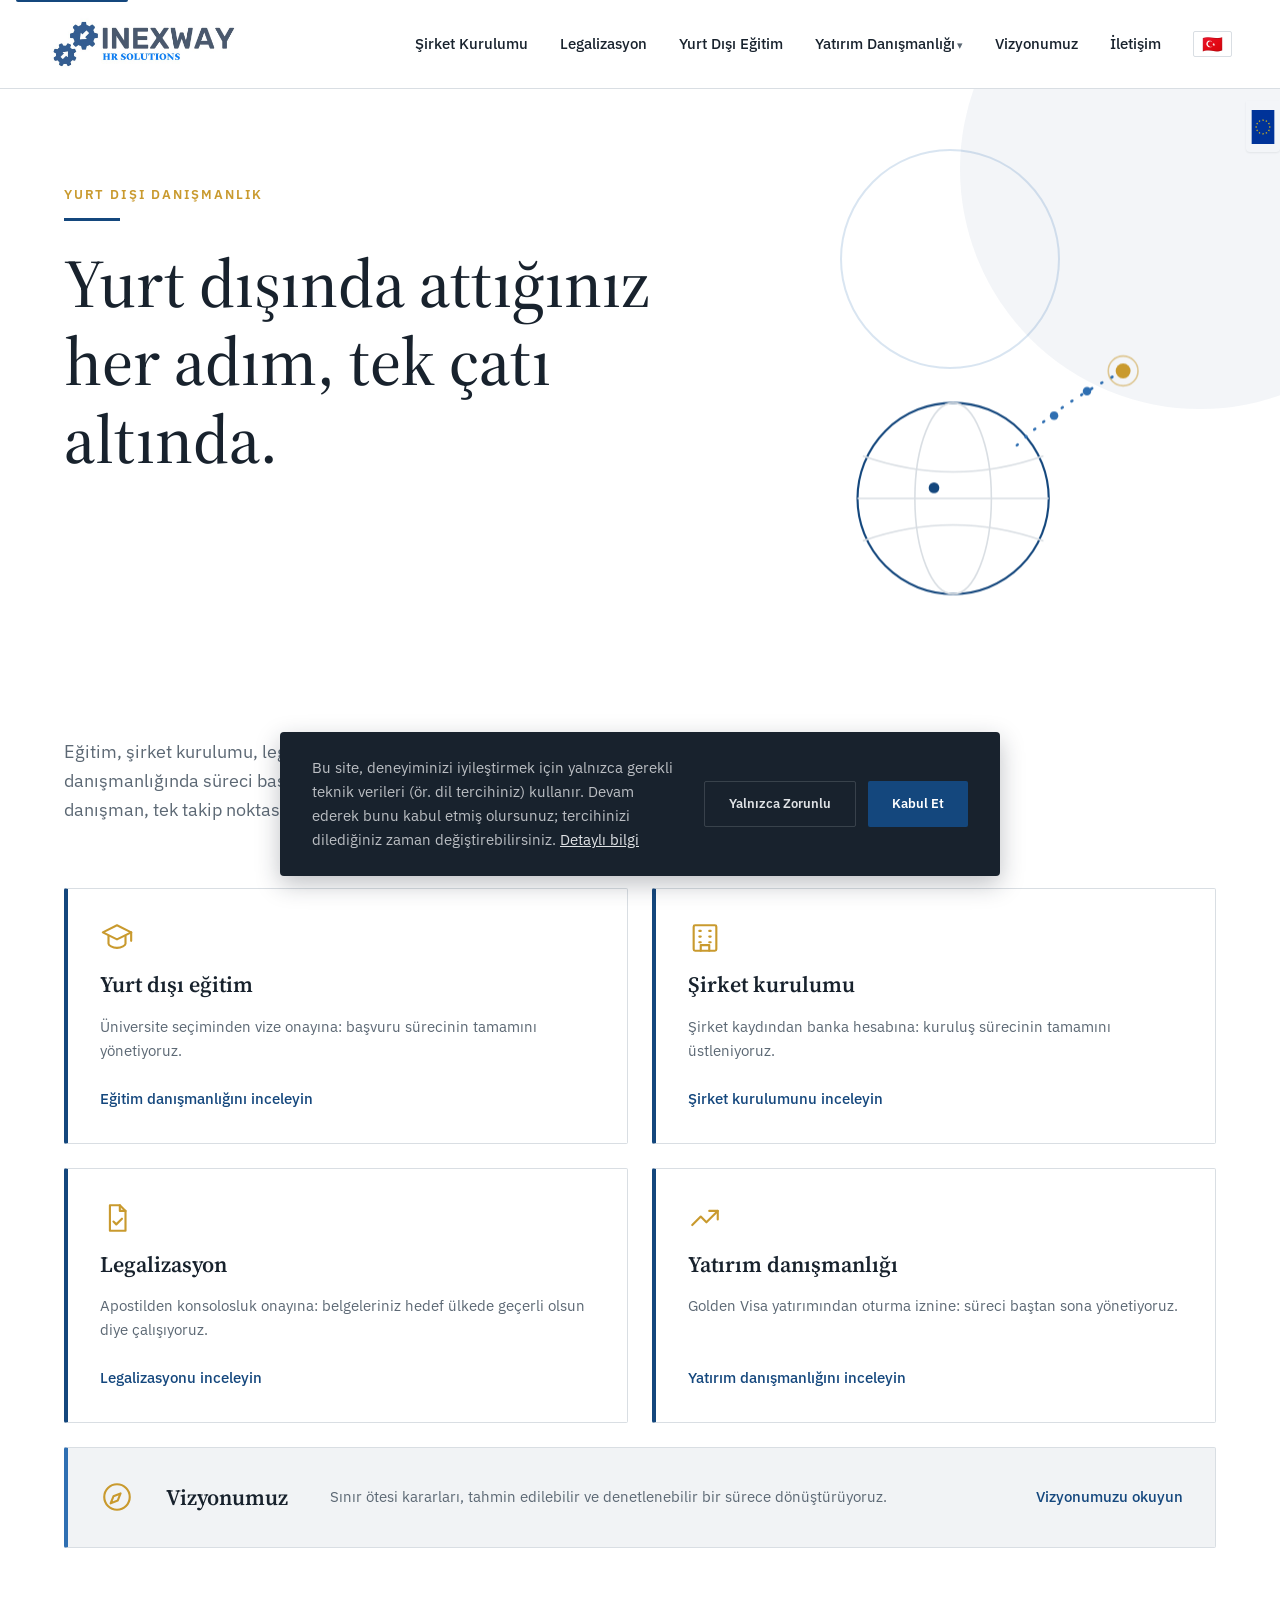
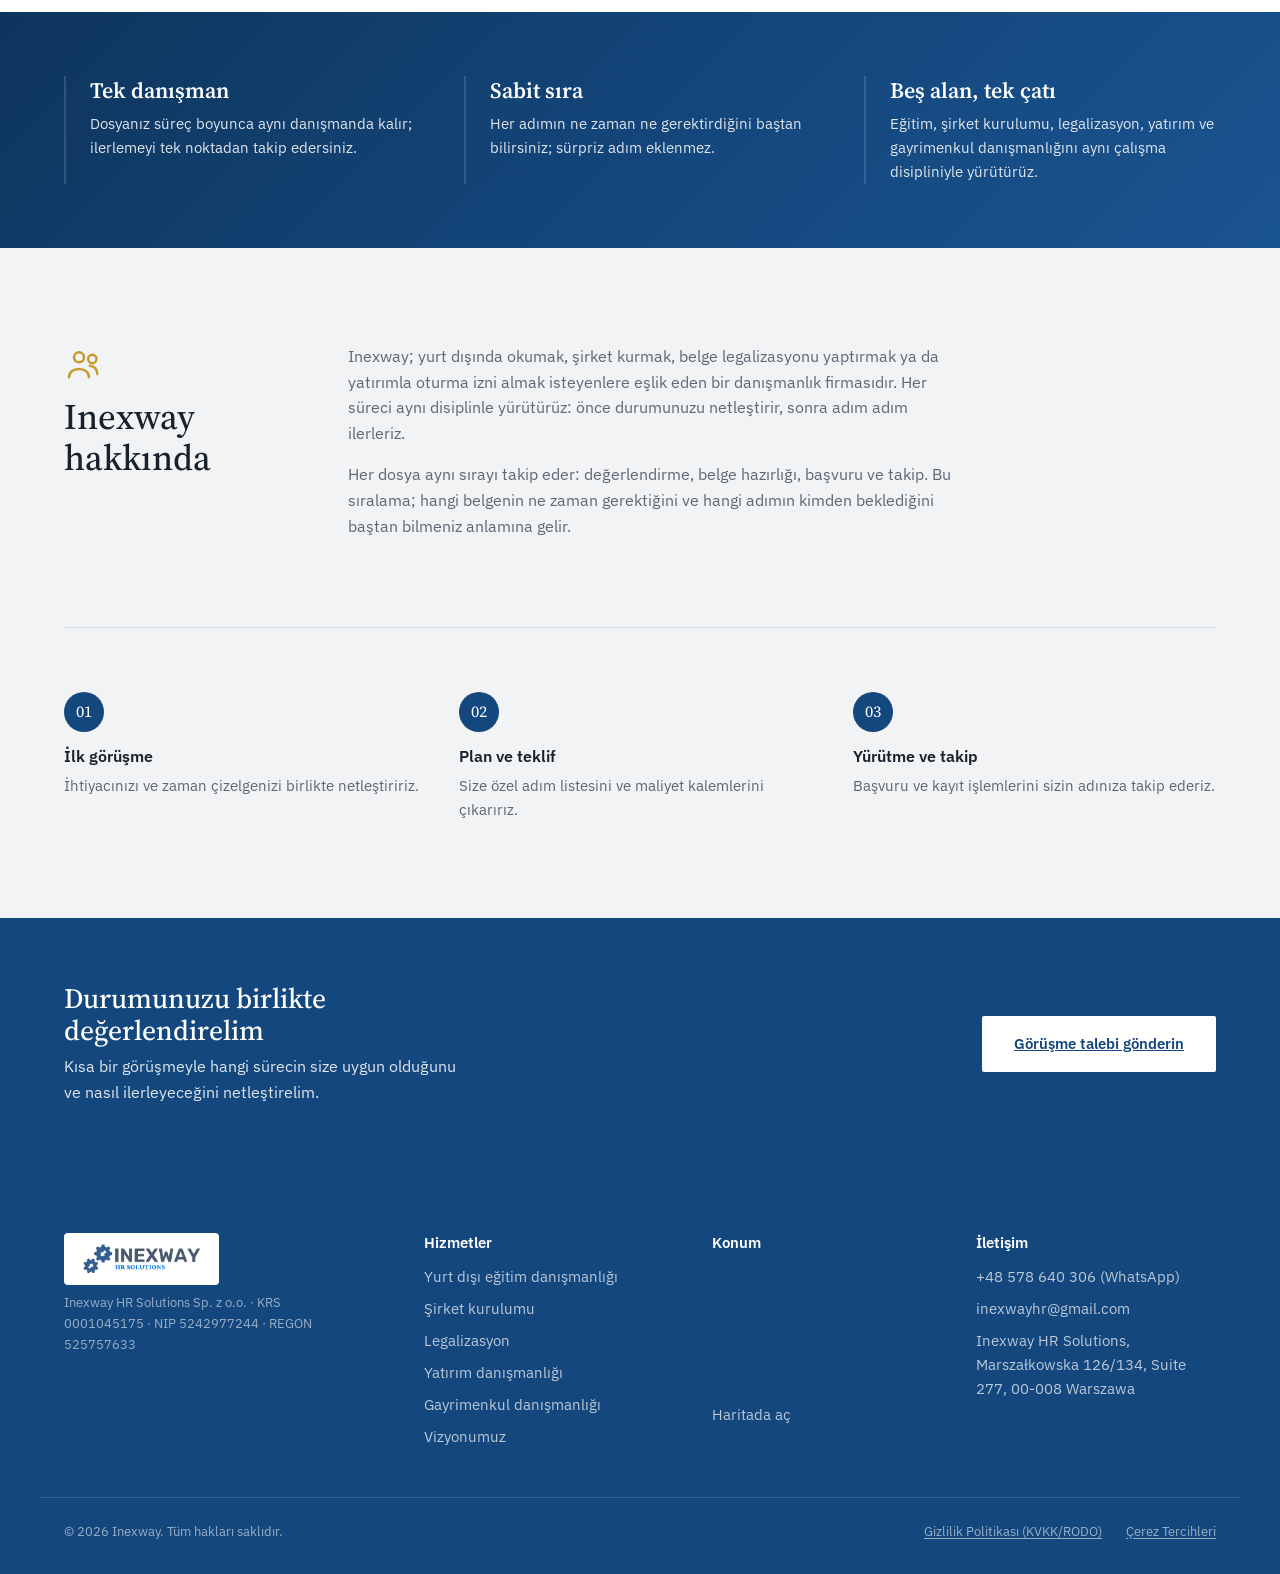
==== commit 7e8eb5fc: "Add Google Search Console verification meta tag Co-Authored-By: Claude Sonnet 5 <noreply@anthropic.c" ====
--- a/index.html
+++ b/index.html
@@ -3,6 +3,7 @@
 <head>
 <meta charset="UTF-8">
 <meta name="viewport" content="width=device-width, initial-scale=1">
+<meta name="google-site-verification" content="NA9qKrolVxtwFtabF1vUKiYcaKB6kUx99StRsCBr17A" />
 <title>Inexway | Yurt dışı eğitim danışmanlığı ve şirket kurulumu</title>
 <meta name="description" content="Inexway; yurt dışında okumak isteyen öğrencilere ve şirket kurmak isteyen girişimcilere, başvurudan sonuca kadar eşlik eden danışmanlık hizmeti sunar.">
 
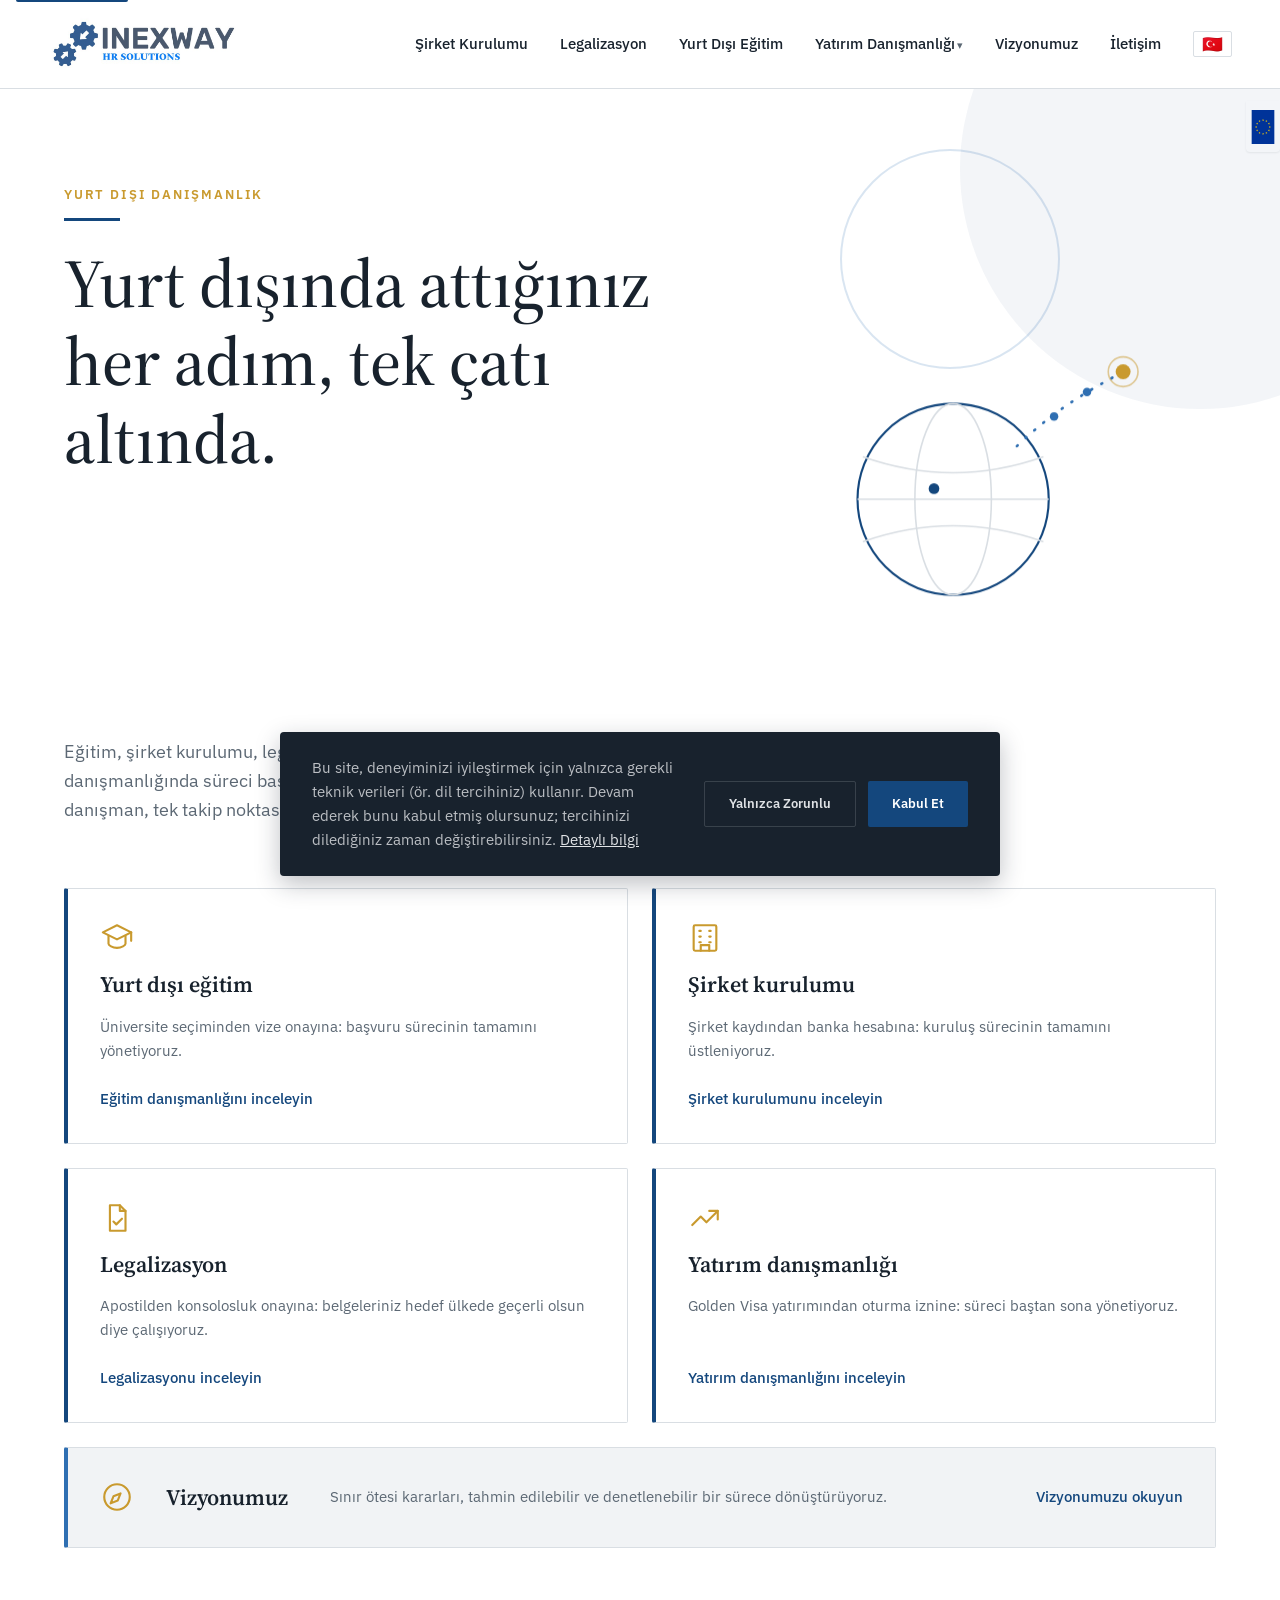
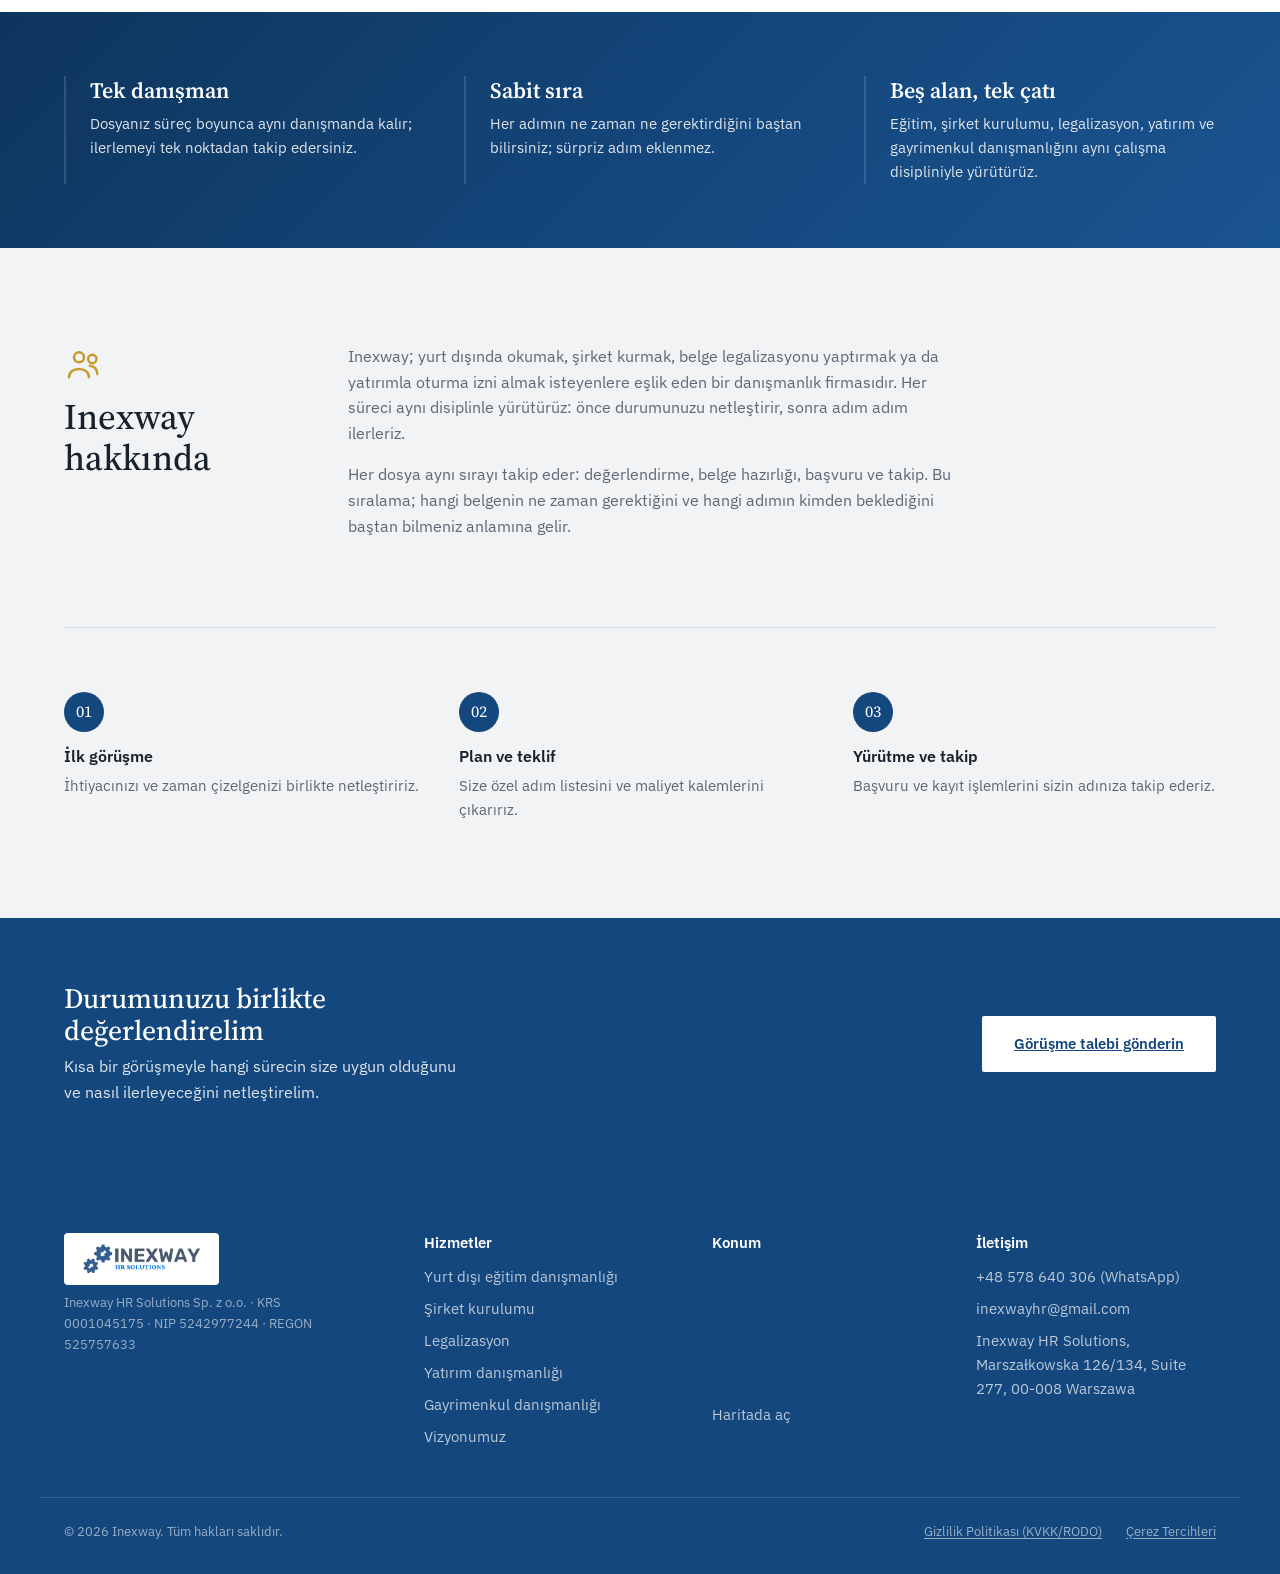
==== commit 658c9f2c: "Add favicon from brand logo to all pages Co-Authored-By: Claude Sonnet 5 <noreply@anthropic.com>" ====
--- a/index.html
+++ b/index.html
@@ -3,6 +3,11 @@
 <head>
 <meta charset="UTF-8">
 <meta name="viewport" content="width=device-width, initial-scale=1">
+<link rel="icon" type="image/png" sizes="512x512" href="assets/favicon-512.png">
+<link rel="icon" type="image/png" sizes="48x48" href="assets/favicon-48.png">
+<link rel="icon" type="image/png" sizes="32x32" href="assets/favicon-32.png">
+<link rel="icon" type="image/png" sizes="16x16" href="assets/favicon-16.png">
+<link rel="apple-touch-icon" href="assets/favicon-180.png">
 <meta name="google-site-verification" content="NA9qKrolVxtwFtabF1vUKiYcaKB6kUx99StRsCBr17A" />
 <title>Inexway | Yurt dışı eğitim danışmanlığı ve şirket kurulumu</title>
 <meta name="description" content="Inexway; yurt dışında okumak isteyen öğrencilere ve şirket kurmak isteyen girişimcilere, başvurudan sonuca kadar eşlik eden danışmanlık hizmeti sunar.">
